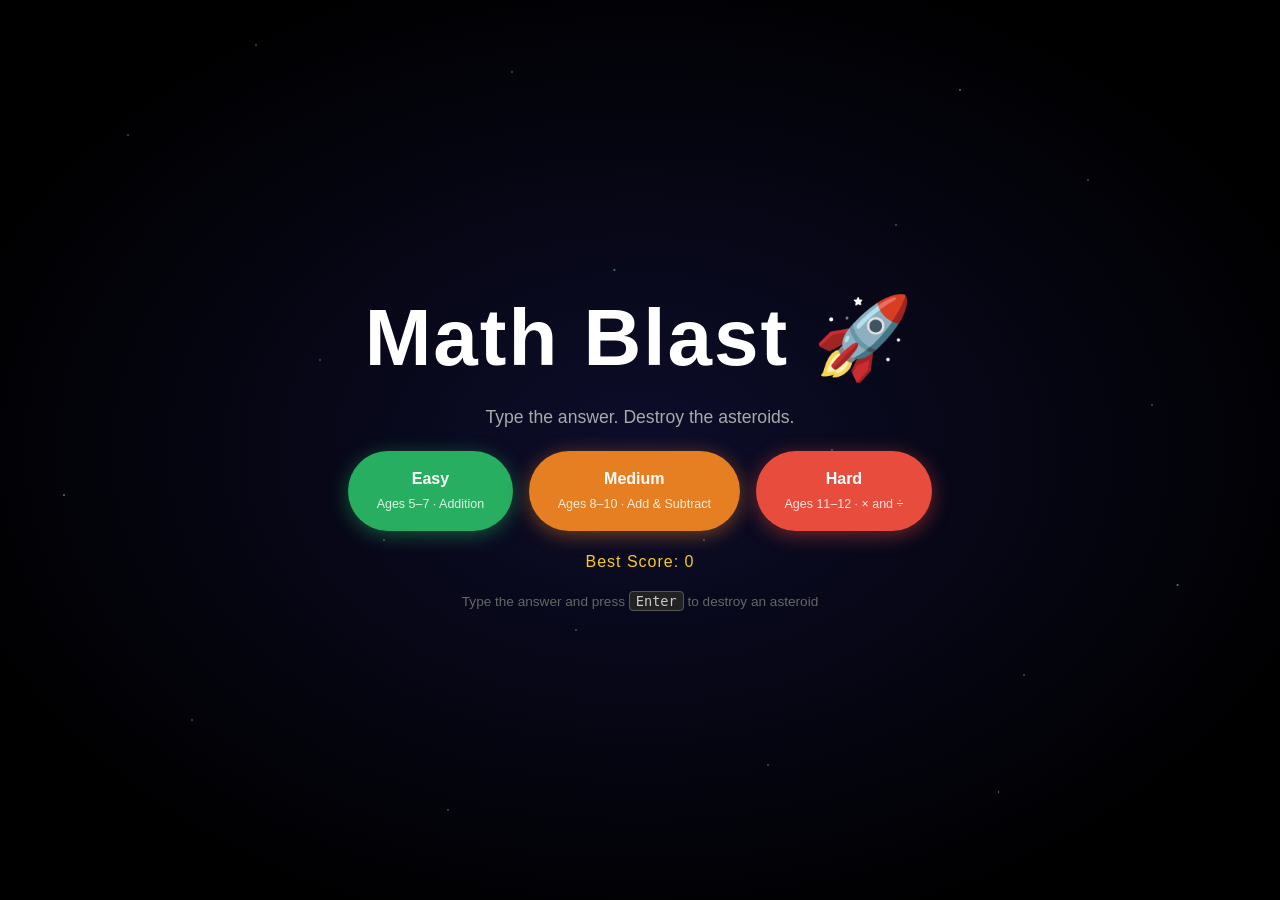
==== math-blast/index.html @ 2df62c02 "Add Math Blast kids math game and phase plans" ====
<!DOCTYPE html>
<html lang="en">
<head>
  <meta charset="UTF-8" />
  <meta name="viewport" content="width=device-width, initial-scale=1.0" />
  <title>Math Blast</title>
  <link rel="stylesheet" href="style.css" />
</head>
<body>

  <canvas id="gameCanvas"></canvas>

  <!-- MENU -->
  <div id="screen-menu">
    <h1>Math Blast 🚀</h1>
    <p class="subtitle">Type the answer. Destroy the asteroids.</p>
    <div class="difficulty-buttons">
      <button class="btn-diff easy"   data-diff="easy">Easy<br><small>Ages 5–7 · Addition</small></button>
      <button class="btn-diff medium" data-diff="medium">Medium<br><small>Ages 8–10 · Add &amp; Subtract</small></button>
      <button class="btn-diff hard"   data-diff="hard">Hard<br><small>Ages 11–12 · × and ÷</small></button>
    </div>
    <p id="menu-highscore">Best Score: 0</p>
    <p class="how-to">Type the answer and press <kbd>Enter</kbd> to destroy an asteroid</p>
  </div>

  <!-- HUD -->
  <div id="screen-hud" class="hidden">
    <span id="hud-score">Score: 0</span>
    <span id="hud-level">Level 1</span>
    <div id="hud-lives">♥ ♥ ♥</div>
  </div>

  <!-- ANSWER INPUT -->
  <div id="input-wrap" class="hidden">
    <input id="answer" type="number" placeholder="?" autocomplete="off" />
  </div>

  <!-- GAME OVER -->
  <div id="screen-gameover" class="hidden">
    <h2>Game Over</h2>
    <p id="final-score"></p>
    <p id="new-record" class="hidden">🏆 New High Score!</p>
    <button id="btn-replay">Play Again</button>
    <button id="btn-menu">Change Difficulty</button>
  </div>

  <script src="game.js"></script>
</body>
</html>
---- math-blast/style.css ----
/* ── Reset ── */
*, *::before, *::after { margin: 0; padding: 0; box-sizing: border-box; }

body {
  background: #050520;
  overflow: hidden;
  font-family: 'Segoe UI', Tahoma, Geneva, Verdana, sans-serif;
  color: #fff;
  user-select: none;
}

canvas {
  display: block;
  position: fixed;
  top: 0; left: 0;
  width: 100vw; height: 100vh;
}

.hidden { display: none !important; }

/* ── Shared overlay base ── */
#screen-menu,
#screen-hud,
#screen-gameover,
#input-wrap {
  position: fixed;
  z-index: 10;
}

/* ══════════════════════════════════
   MENU
══════════════════════════════════ */
#screen-menu {
  inset: 0;
  display: flex;
  flex-direction: column;
  align-items: center;
  justify-content: center;
  gap: 1.4rem;
  background: radial-gradient(ellipse at center, #0d0d2b 0%, #000 80%);
}

/* Starfield */
#screen-menu::before {
  content: '';
  position: fixed;
  inset: 0;
  pointer-events: none;
  background-image:
    radial-gradient(1px 1px at 10% 15%, #fff 0%, transparent 100%),
    radial-gradient(1px 1px at 25% 40%, #fff 0%, transparent 100%),
    radial-gradient(1px 1px at 40% 8%,  #fff 0%, transparent 100%),
    radial-gradient(1px 1px at 55% 60%, #fff 0%, transparent 100%),
    radial-gradient(1px 1px at 70% 25%, #fff 0%, transparent 100%),
    radial-gradient(1px 1px at 80% 75%, #fff 0%, transparent 100%),
    radial-gradient(1px 1px at 90% 45%, #fff 0%, transparent 100%),
    radial-gradient(1px 1px at 15% 80%, #fff 0%, transparent 100%),
    radial-gradient(1px 1px at 35% 90%, #fff 0%, transparent 100%),
    radial-gradient(1px 1px at 60% 85%, #fff 0%, transparent 100%),
    radial-gradient(1.5px 1.5px at 5%  55%, #adf 0%, transparent 100%),
    radial-gradient(1.5px 1.5px at 48% 30%, #adf 0%, transparent 100%),
    radial-gradient(1.5px 1.5px at 75% 10%, #adf 0%, transparent 100%),
    radial-gradient(1.5px 1.5px at 92% 65%, #adf 0%, transparent 100%),
    radial-gradient(1px 1px at 20% 5%,  #fff 0%, transparent 100%),
    radial-gradient(1px 1px at 65% 50%, #fff 0%, transparent 100%),
    radial-gradient(1px 1px at 85% 20%, #fff 0%, transparent 100%),
    radial-gradient(1px 1px at 45% 70%, #fff 0%, transparent 100%),
    radial-gradient(1px 1px at 30% 60%, #fff 0%, transparent 100%),
    radial-gradient(1px 1px at 78% 88%, #fff 0%, transparent 100%);
  opacity: 0.7;
}

#screen-menu h1 {
  font-size: clamp(2.5rem, 7vw, 5rem);
  letter-spacing: 2px;
  animation: pulse-glow 2.5s ease-in-out infinite;
}

@keyframes pulse-glow {
  0%, 100% { text-shadow: 0 0 12px #0ff, 0 0 28px #0ff; }
  50%       { text-shadow: 0 0 20px #ff0, 0 0 50px #ff0, 0 0 6px #fff; }
}

.subtitle {
  color: #aaa;
  font-size: 1.1rem;
}

.difficulty-buttons {
  display: flex;
  gap: 1rem;
  flex-wrap: wrap;
  justify-content: center;
}

.btn-diff {
  padding: 1rem 1.8rem;
  border: none;
  border-radius: 40px;
  font-size: 1rem;
  font-weight: 700;
  cursor: pointer;
  transition: transform 0.2s, box-shadow 0.2s;
  line-height: 1.5;
  text-align: center;
  min-width: 140px;
}

.btn-diff small { font-weight: 400; font-size: 0.78rem; opacity: 0.85; }

.btn-diff:hover { transform: scale(1.08); }

.btn-diff.easy   { background: #27ae60; color: #fff; box-shadow: 0 4px 20px #27ae6077; }
.btn-diff.medium { background: #e67e22; color: #fff; box-shadow: 0 4px 20px #e67e2277; }
.btn-diff.hard   { background: #e74c3c; color: #fff; box-shadow: 0 4px 20px #e74c3c77; }

#menu-highscore {
  color: #f9ca24;
  font-size: 1rem;
  letter-spacing: 1px;
}

.how-to { color: #666; font-size: 0.85rem; }
.how-to kbd {
  background: #222;
  border: 1px solid #555;
  border-radius: 4px;
  padding: 1px 6px;
  font-size: 0.85rem;
  color: #ccc;
}

/* ══════════════════════════════════
   HUD
══════════════════════════════════ */
#screen-hud {
  top: 0; left: 0; right: 0;
  display: flex;
  justify-content: space-between;
  align-items: center;
  padding: 0.8rem 1.4rem;
  background: rgba(5, 5, 32, 0.75);
  backdrop-filter: blur(6px);
  font-size: 1.1rem;
  font-weight: 600;
}

#hud-score { color: #0ff; }
#hud-level { color: #f9ca24; }
#hud-lives { color: #e74c3c; letter-spacing: 4px; font-size: 1.3rem; }

/* ══════════════════════════════════
   ANSWER INPUT
══════════════════════════════════ */
#input-wrap {
  bottom: 2rem;
  left: 50%;
  transform: translateX(-50%);
}

#answer {
  width: 160px;
  padding: 0.75rem 1rem;
  font-size: 1.8rem;
  font-weight: 700;
  text-align: center;
  border: 3px solid #0ff;
  border-radius: 50px;
  background: rgba(5, 5, 32, 0.85);
  color: #fff;
  outline: none;
  caret-color: #0ff;
  box-shadow: 0 0 18px #0ff55;
  /* hide number spinners */
  -moz-appearance: textfield;
}
#answer::-webkit-outer-spin-button,
#answer::-webkit-inner-spin-button { -webkit-appearance: none; }

#answer:focus { border-color: #f9ca24; box-shadow: 0 0 22px #f9ca2466; }

@keyframes shake {
  0%, 100% { transform: translateX(0); }
  20%       { transform: translateX(-10px); }
  40%       { transform: translateX(10px); }
  60%       { transform: translateX(-8px); }
  80%       { transform: translateX(8px); }
}
.shake { animation: shake 0.35s ease; }

/* ══════════════════════════════════
   GAME OVER
══════════════════════════════════ */
#screen-gameover {
  inset: 0;
  display: flex;
  flex-direction: column;
  align-items: center;
  justify-content: center;
  gap: 1.2rem;
  background: rgba(5, 5, 32, 0.9);
  backdrop-filter: blur(8px);
}

#screen-gameover h2 {
  font-size: clamp(2rem, 6vw, 4rem);
  color: #e74c3c;
  text-shadow: 0 0 20px #e74c3c;
}

#final-score { font-size: 1.4rem; color: #0ff; }
#new-record  { font-size: 1.2rem; color: #f9ca24; text-shadow: 0 0 12px #f9ca24; }

#screen-gameover button {
  padding: 0.75rem 2rem;
  border: none;
  border-radius: 30px;
  font-size: 1rem;
  font-weight: 700;
  cursor: pointer;
  transition: transform 0.2s, box-shadow 0.2s;
}
#screen-gameover button:hover { transform: scale(1.07); }

#btn-replay { background: #27ae60; color: #fff; box-shadow: 0 4px 16px #27ae6077; }
#btn-menu   { background: #555;    color: #fff; }

/* ══════════════════════════════════
   RESPONSIVE
══════════════════════════════════ */
@media (max-width: 600px) {
  .difficulty-buttons { flex-direction: column; align-items: center; }
  .btn-diff { width: 220px; }
  #answer   { width: 130px; font-size: 1.5rem; }
}
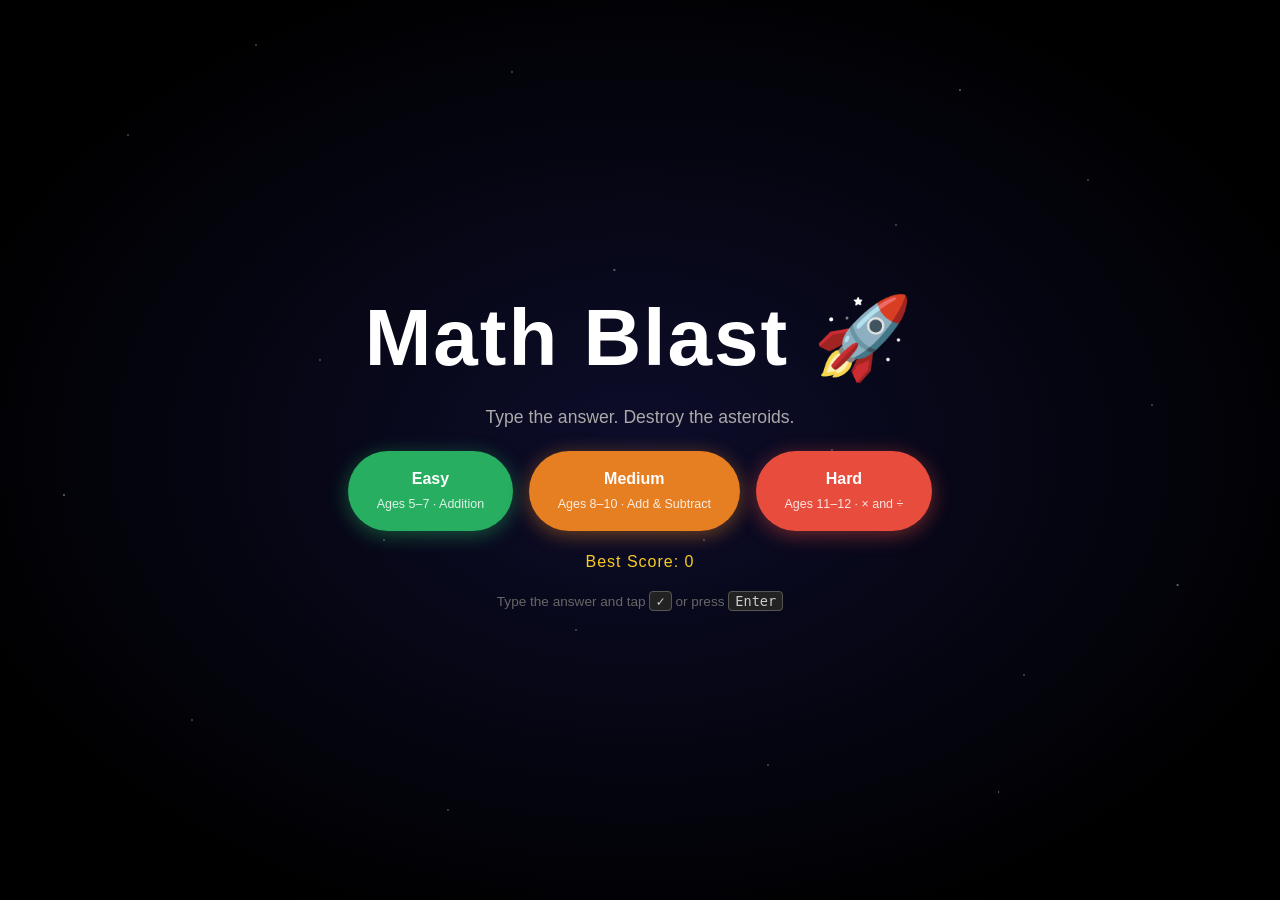
==== commit f838d9f6: "Fix mobile support: HiDPI canvas, touch input, iOS safe areas, submit button, no-zoom viewport" ====
--- a/math-blast/index.html
+++ b/math-blast/index.html
@@ -2,7 +2,10 @@
 <html lang="en">
 <head>
   <meta charset="UTF-8" />
-  <meta name="viewport" content="width=device-width, initial-scale=1.0" />
+  <meta name="viewport" content="width=device-width, initial-scale=1.0, maximum-scale=1.0, user-scalable=no" />
+  <meta name="mobile-web-app-capable" content="yes" />
+  <meta name="apple-mobile-web-app-capable" content="yes" />
+  <meta name="apple-mobile-web-app-status-bar-style" content="black-translucent" />
   <title>Math Blast</title>
   <link rel="stylesheet" href="style.css" />
 </head>
@@ -20,7 +23,7 @@
       <button class="btn-diff hard"   data-diff="hard">Hard<br><small>Ages 11–12 · × and ÷</small></button>
     </div>
     <p id="menu-highscore">Best Score: 0</p>
-    <p class="how-to">Type the answer and press <kbd>Enter</kbd> to destroy an asteroid</p>
+    <p class="how-to">Type the answer and tap <kbd>✓</kbd> or press <kbd>Enter</kbd></p>
   </div>
 
   <!-- HUD -->
@@ -32,7 +35,10 @@
 
   <!-- ANSWER INPUT -->
   <div id="input-wrap" class="hidden">
-    <input id="answer" type="number" placeholder="?" autocomplete="off" />
+    <input id="answer" type="text" inputmode="numeric" pattern="[0-9]*"
+           placeholder="?" autocomplete="off" autocorrect="off"
+           autocapitalize="off" spellcheck="false" enterkeyhint="go" />
+    <button id="btn-submit" aria-label="Submit answer">✓</button>
   </div>
 
   <!-- GAME OVER -->
--- a/math-blast/style.css
+++ b/math-blast/style.css
@@ -7,13 +7,22 @@
   font-family: 'Segoe UI', Tahoma, Geneva, Verdana, sans-serif;
   color: #fff;
   user-select: none;
+  /* Prevent iOS bounce scroll */
+  position: fixed;
+  width: 100%;
+  height: 100%;
+  /* Prevent text size adjustment on orientation change */
+  -webkit-text-size-adjust: 100%;
 }
 
 canvas {
   display: block;
   position: fixed;
   top: 0; left: 0;
-  width: 100vw; height: 100vh;
+  width: 100%;
+  height: 100%;
+  /* Prevent touch scroll/zoom on canvas */
+  touch-action: none;
 }
 
 .hidden { display: none !important; }
@@ -104,6 +113,10 @@
   line-height: 1.5;
   text-align: center;
   min-width: 140px;
+  /* Remove 300ms tap delay on Android/iOS */
+  touch-action: manipulation;
+  /* Prevent tap highlight flash */
+  -webkit-tap-highlight-color: transparent;
 }
 
 .btn-diff small { font-weight: 400; font-size: 0.78rem; opacity: 0.85; }
@@ -153,31 +166,55 @@
    ANSWER INPUT
 ══════════════════════════════════ */
 #input-wrap {
-  bottom: 2rem;
+  bottom: env(safe-area-inset-bottom, 1.5rem);
+  bottom: max(env(safe-area-inset-bottom, 0px) + 0.5rem, 1.5rem);
   left: 50%;
   transform: translateX(-50%);
+  display: flex;
+  align-items: center;
+  gap: 0.5rem;
 }
 
 #answer {
-  width: 160px;
+  width: 140px;
   padding: 0.75rem 1rem;
-  font-size: 1.8rem;
+  /* 16px minimum prevents iOS auto-zoom on focus */
+  font-size: max(1.6rem, 16px);
   font-weight: 700;
   text-align: center;
   border: 3px solid #0ff;
   border-radius: 50px;
-  background: rgba(5, 5, 32, 0.85);
+  background: rgba(5, 5, 32, 0.9);
   color: #fff;
   outline: none;
   caret-color: #0ff;
-  box-shadow: 0 0 18px #0ff55;
-  /* hide number spinners */
-  -moz-appearance: textfield;
-}
-#answer::-webkit-outer-spin-button,
-#answer::-webkit-inner-spin-button { -webkit-appearance: none; }
-
-#answer:focus { border-color: #f9ca24; box-shadow: 0 0 22px #f9ca2466; }
+  box-shadow: 0 0 18px rgba(0,255,255,0.3);
+  touch-action: manipulation;
+  -webkit-tap-highlight-color: transparent;
+}
+
+#answer:focus { border-color: #f9ca24; box-shadow: 0 0 22px rgba(249,202,36,0.4); }
+
+/* Submit button (mobile tap to confirm) */
+#btn-submit {
+  width: 54px;
+  height: 54px;
+  border: none;
+  border-radius: 50%;
+  background: #0ff;
+  color: #050520;
+  font-size: 1.5rem;
+  font-weight: 900;
+  cursor: pointer;
+  touch-action: manipulation;
+  -webkit-tap-highlight-color: transparent;
+  box-shadow: 0 0 16px rgba(0,255,255,0.5);
+  flex-shrink: 0;
+  display: flex;
+  align-items: center;
+  justify-content: center;
+}
+#btn-submit:active { transform: scale(0.92); background: #f9ca24; }
 
 @keyframes shake {
   0%, 100% { transform: translateX(0); }
@@ -212,13 +249,16 @@
 #new-record  { font-size: 1.2rem; color: #f9ca24; text-shadow: 0 0 12px #f9ca24; }
 
 #screen-gameover button {
-  padding: 0.75rem 2rem;
+  padding: 0.85rem 2.2rem;
   border: none;
   border-radius: 30px;
   font-size: 1rem;
   font-weight: 700;
   cursor: pointer;
   transition: transform 0.2s, box-shadow 0.2s;
+  touch-action: manipulation;
+  -webkit-tap-highlight-color: transparent;
+  min-width: 160px;
 }
 #screen-gameover button:hover { transform: scale(1.07); }
 
@@ -226,10 +266,33 @@
 #btn-menu   { background: #555;    color: #fff; }
 
 /* ══════════════════════════════════
-   RESPONSIVE
+   RESPONSIVE — MOBILE
 ══════════════════════════════════ */
 @media (max-width: 600px) {
-  .difficulty-buttons { flex-direction: column; align-items: center; }
-  .btn-diff { width: 220px; }
-  #answer   { width: 130px; font-size: 1.5rem; }
-}
+  #screen-menu { gap: 1rem; padding: 1rem; }
+  #screen-menu h1 { font-size: clamp(2rem, 10vw, 3rem); }
+  .subtitle { font-size: 0.95rem; text-align: center; padding: 0 1rem; }
+  .difficulty-buttons { flex-direction: column; align-items: center; width: 100%; }
+  .btn-diff { width: 85vw; max-width: 300px; font-size: 1rem; padding: 0.9rem 1rem; }
+
+  #screen-hud { padding: 0.6rem 0.8rem; font-size: 0.9rem; }
+  #hud-lives  { font-size: 1.1rem; letter-spacing: 2px; }
+
+  #answer { width: 120px; }
+  #btn-submit { width: 50px; height: 50px; font-size: 1.3rem; }
+
+  #screen-gameover h2    { font-size: clamp(1.8rem, 8vw, 3rem); }
+  #screen-gameover button { width: 80vw; max-width: 280px; }
+}
+
+/* iPhone notch / safe areas */
+@supports (padding: max(0px)) {
+  #screen-hud {
+    padding-top: max(0.6rem, env(safe-area-inset-top));
+    padding-left: max(0.8rem, env(safe-area-inset-left));
+    padding-right: max(0.8rem, env(safe-area-inset-right));
+  }
+  #input-wrap {
+    padding-bottom: env(safe-area-inset-bottom, 0px);
+  }
+}
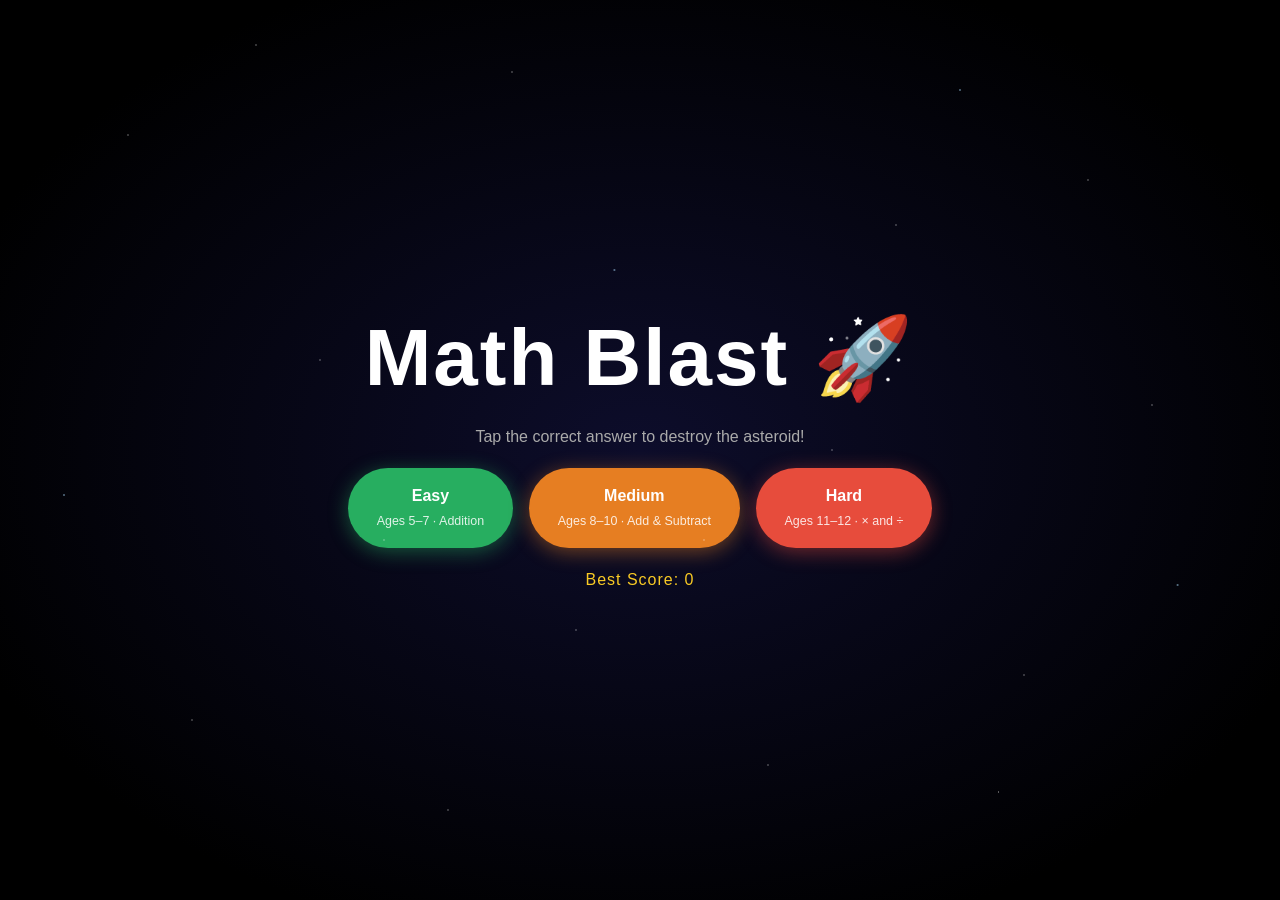
==== commit 46e3bfcf: "Replace text input with 4-choice tap buttons — no keyboard, no game interruption" ====
--- a/math-blast/index.html
+++ b/math-blast/index.html
@@ -16,14 +16,13 @@
   <!-- MENU -->
   <div id="screen-menu">
     <h1>Math Blast 🚀</h1>
-    <p class="subtitle">Type the answer. Destroy the asteroids.</p>
+    <p class="subtitle">Tap the correct answer to destroy the asteroid!</p>
     <div class="difficulty-buttons">
       <button class="btn-diff easy"   data-diff="easy">Easy<br><small>Ages 5–7 · Addition</small></button>
       <button class="btn-diff medium" data-diff="medium">Medium<br><small>Ages 8–10 · Add &amp; Subtract</small></button>
       <button class="btn-diff hard"   data-diff="hard">Hard<br><small>Ages 11–12 · × and ÷</small></button>
     </div>
     <p id="menu-highscore">Best Score: 0</p>
-    <p class="how-to">Type the answer and tap <kbd>✓</kbd> or press <kbd>Enter</kbd></p>
   </div>
 
   <!-- HUD -->
@@ -33,12 +32,12 @@
     <div id="hud-lives">♥ ♥ ♥</div>
   </div>
 
-  <!-- ANSWER INPUT -->
-  <div id="input-wrap" class="hidden">
-    <input id="answer" type="text" inputmode="numeric" pattern="[0-9]*"
-           placeholder="?" autocomplete="off" autocorrect="off"
-           autocapitalize="off" spellcheck="false" enterkeyhint="go" />
-    <button id="btn-submit" aria-label="Submit answer">✓</button>
+  <!-- ANSWER CHOICES PANEL -->
+  <div id="choices-panel" class="hidden">
+    <button class="choice-btn" data-idx="0"></button>
+    <button class="choice-btn" data-idx="1"></button>
+    <button class="choice-btn" data-idx="2"></button>
+    <button class="choice-btn" data-idx="3"></button>
   </div>
 
   <!-- GAME OVER -->
--- a/math-blast/style.css
+++ b/math-blast/style.css
@@ -7,11 +7,8 @@
   font-family: 'Segoe UI', Tahoma, Geneva, Verdana, sans-serif;
   color: #fff;
   user-select: none;
-  /* Prevent iOS bounce scroll */
-  position: fixed;
-  width: 100%;
-  height: 100%;
-  /* Prevent text size adjustment on orientation change */
+  position: fixed;
+  width: 100%; height: 100%;
   -webkit-text-size-adjust: 100%;
 }
 
@@ -19,19 +16,13 @@
   display: block;
   position: fixed;
   top: 0; left: 0;
-  width: 100%;
-  height: 100%;
-  /* Prevent touch scroll/zoom on canvas */
   touch-action: none;
 }
 
 .hidden { display: none !important; }
 
 /* ── Shared overlay base ── */
-#screen-menu,
-#screen-hud,
-#screen-gameover,
-#input-wrap {
+#screen-menu, #screen-hud, #screen-gameover, #choices-panel {
   position: fixed;
   z-index: 10;
 }
@@ -49,7 +40,6 @@
   background: radial-gradient(ellipse at center, #0d0d2b 0%, #000 80%);
 }
 
-/* Starfield */
 #screen-menu::before {
   content: '';
   position: fixed;
@@ -90,10 +80,7 @@
   50%       { text-shadow: 0 0 20px #ff0, 0 0 50px #ff0, 0 0 6px #fff; }
 }
 
-.subtitle {
-  color: #aaa;
-  font-size: 1.1rem;
-}
+.subtitle { color: #aaa; font-size: 1rem; text-align: center; padding: 0 1rem; }
 
 .difficulty-buttons {
   display: flex;
@@ -113,35 +100,16 @@
   line-height: 1.5;
   text-align: center;
   min-width: 140px;
-  /* Remove 300ms tap delay on Android/iOS */
   touch-action: manipulation;
-  /* Prevent tap highlight flash */
   -webkit-tap-highlight-color: transparent;
 }
-
 .btn-diff small { font-weight: 400; font-size: 0.78rem; opacity: 0.85; }
-
-.btn-diff:hover { transform: scale(1.08); }
-
+.btn-diff:hover  { transform: scale(1.08); }
 .btn-diff.easy   { background: #27ae60; color: #fff; box-shadow: 0 4px 20px #27ae6077; }
 .btn-diff.medium { background: #e67e22; color: #fff; box-shadow: 0 4px 20px #e67e2277; }
 .btn-diff.hard   { background: #e74c3c; color: #fff; box-shadow: 0 4px 20px #e74c3c77; }
 
-#menu-highscore {
-  color: #f9ca24;
-  font-size: 1rem;
-  letter-spacing: 1px;
-}
-
-.how-to { color: #666; font-size: 0.85rem; }
-.how-to kbd {
-  background: #222;
-  border: 1px solid #555;
-  border-radius: 4px;
-  padding: 1px 6px;
-  font-size: 0.85rem;
-  color: #ccc;
-}
+#menu-highscore { color: #f9ca24; font-size: 1rem; letter-spacing: 1px; }
 
 /* ══════════════════════════════════
    HUD
@@ -152,78 +120,69 @@
   justify-content: space-between;
   align-items: center;
   padding: 0.8rem 1.4rem;
-  background: rgba(5, 5, 32, 0.75);
+  background: rgba(5, 5, 32, 0.82);
   backdrop-filter: blur(6px);
   font-size: 1.1rem;
   font-weight: 600;
 }
-
 #hud-score { color: #0ff; }
 #hud-level { color: #f9ca24; }
 #hud-lives { color: #e74c3c; letter-spacing: 4px; font-size: 1.3rem; }
 
 /* ══════════════════════════════════
-   ANSWER INPUT
-══════════════════════════════════ */
-#input-wrap {
-  bottom: env(safe-area-inset-bottom, 1.5rem);
-  bottom: max(env(safe-area-inset-bottom, 0px) + 0.5rem, 1.5rem);
-  left: 50%;
-  transform: translateX(-50%);
-  display: flex;
-  align-items: center;
-  gap: 0.5rem;
-}
-
-#answer {
-  width: 140px;
-  padding: 0.75rem 1rem;
-  /* 16px minimum prevents iOS auto-zoom on focus */
-  font-size: max(1.6rem, 16px);
-  font-weight: 700;
-  text-align: center;
-  border: 3px solid #0ff;
-  border-radius: 50px;
-  background: rgba(5, 5, 32, 0.9);
+   ANSWER CHOICES PANEL
+══════════════════════════════════ */
+#choices-panel {
+  bottom: 0; left: 0; right: 0;
+  display: grid;
+  grid-template-columns: 1fr 1fr;
+  gap: 10px;
+  padding: 10px 12px;
+  padding-bottom: max(10px, env(safe-area-inset-bottom, 10px));
+  background: rgba(5, 5, 32, 0.88);
+  backdrop-filter: blur(8px);
+  border-top: 1px solid rgba(0,255,255,0.15);
+}
+
+.choice-btn {
+  padding: 0;
+  height: 64px;
+  border: 2px solid rgba(0,255,255,0.3);
+  border-radius: 16px;
+  background: rgba(255,255,255,0.06);
   color: #fff;
-  outline: none;
-  caret-color: #0ff;
-  box-shadow: 0 0 18px rgba(0,255,255,0.3);
-  touch-action: manipulation;
-  -webkit-tap-highlight-color: transparent;
-}
-
-#answer:focus { border-color: #f9ca24; box-shadow: 0 0 22px rgba(249,202,36,0.4); }
-
-/* Submit button (mobile tap to confirm) */
-#btn-submit {
-  width: 54px;
-  height: 54px;
-  border: none;
-  border-radius: 50%;
-  background: #0ff;
-  color: #050520;
-  font-size: 1.5rem;
-  font-weight: 900;
+  font-size: 1.7rem;
+  font-weight: 800;
   cursor: pointer;
   touch-action: manipulation;
   -webkit-tap-highlight-color: transparent;
-  box-shadow: 0 0 16px rgba(0,255,255,0.5);
-  flex-shrink: 0;
-  display: flex;
-  align-items: center;
-  justify-content: center;
-}
-#btn-submit:active { transform: scale(0.92); background: #f9ca24; }
+  transition: background 0.12s, transform 0.1s, border-color 0.12s;
+  letter-spacing: 1px;
+}
+
+.choice-btn:hover  { background: rgba(0,255,255,0.15); border-color: #0ff; }
+.choice-btn:active { transform: scale(0.93); background: rgba(0,255,255,0.25); }
+
+/* Correct flash */
+.choice-btn.flash-correct {
+  background: #27ae60;
+  border-color: #27ae60;
+  transform: scale(1.06);
+}
+/* Wrong flash */
+.choice-btn.flash-wrong {
+  background: #e74c3c;
+  border-color: #e74c3c;
+  animation: shake 0.35s ease;
+}
 
 @keyframes shake {
   0%, 100% { transform: translateX(0); }
-  20%       { transform: translateX(-10px); }
-  40%       { transform: translateX(10px); }
-  60%       { transform: translateX(-8px); }
-  80%       { transform: translateX(8px); }
-}
-.shake { animation: shake 0.35s ease; }
+  20%       { transform: translateX(-8px); }
+  40%       { transform: translateX(8px); }
+  60%       { transform: translateX(-6px); }
+  80%       { transform: translateX(6px); }
+}
 
 /* ══════════════════════════════════
    GAME OVER
@@ -235,16 +194,14 @@
   align-items: center;
   justify-content: center;
   gap: 1.2rem;
-  background: rgba(5, 5, 32, 0.9);
+  background: rgba(5, 5, 32, 0.92);
   backdrop-filter: blur(8px);
 }
-
 #screen-gameover h2 {
   font-size: clamp(2rem, 6vw, 4rem);
   color: #e74c3c;
   text-shadow: 0 0 20px #e74c3c;
 }
-
 #final-score { font-size: 1.4rem; color: #0ff; }
 #new-record  { font-size: 1.2rem; color: #f9ca24; text-shadow: 0 0 12px #f9ca24; }
 
@@ -255,13 +212,12 @@
   font-size: 1rem;
   font-weight: 700;
   cursor: pointer;
-  transition: transform 0.2s, box-shadow 0.2s;
+  transition: transform 0.2s;
   touch-action: manipulation;
   -webkit-tap-highlight-color: transparent;
-  min-width: 160px;
+  min-width: 180px;
 }
 #screen-gameover button:hover { transform: scale(1.07); }
-
 #btn-replay { background: #27ae60; color: #fff; box-shadow: 0 4px 16px #27ae6077; }
 #btn-menu   { background: #555;    color: #fff; }
 
@@ -269,30 +225,24 @@
    RESPONSIVE — MOBILE
 ══════════════════════════════════ */
 @media (max-width: 600px) {
-  #screen-menu { gap: 1rem; padding: 1rem; }
+  #screen-menu    { gap: 1rem; padding: 1rem; }
   #screen-menu h1 { font-size: clamp(2rem, 10vw, 3rem); }
-  .subtitle { font-size: 0.95rem; text-align: center; padding: 0 1rem; }
-  .difficulty-buttons { flex-direction: column; align-items: center; width: 100%; }
-  .btn-diff { width: 85vw; max-width: 300px; font-size: 1rem; padding: 0.9rem 1rem; }
-
-  #screen-hud { padding: 0.6rem 0.8rem; font-size: 0.9rem; }
-  #hud-lives  { font-size: 1.1rem; letter-spacing: 2px; }
-
-  #answer { width: 120px; }
-  #btn-submit { width: 50px; height: 50px; font-size: 1.3rem; }
-
-  #screen-gameover h2    { font-size: clamp(1.8rem, 8vw, 3rem); }
+  .difficulty-buttons  { flex-direction: column; align-items: center; width: 100%; }
+  .btn-diff { width: 85vw; max-width: 300px; }
+
+  #screen-hud  { padding: 0.55rem 0.8rem; font-size: 0.9rem; }
+  #hud-lives   { font-size: 1.1rem; letter-spacing: 2px; }
+
+  .choice-btn  { height: 70px; font-size: 1.9rem; }
+
   #screen-gameover button { width: 80vw; max-width: 280px; }
 }
 
-/* iPhone notch / safe areas */
+/* iPhone notch safe areas */
 @supports (padding: max(0px)) {
   #screen-hud {
-    padding-top: max(0.6rem, env(safe-area-inset-top));
-    padding-left: max(0.8rem, env(safe-area-inset-left));
+    padding-top:   max(0.6rem, env(safe-area-inset-top));
+    padding-left:  max(0.8rem, env(safe-area-inset-left));
     padding-right: max(0.8rem, env(safe-area-inset-right));
   }
-  #input-wrap {
-    padding-bottom: env(safe-area-inset-bottom, 0px);
-  }
-}
+}
